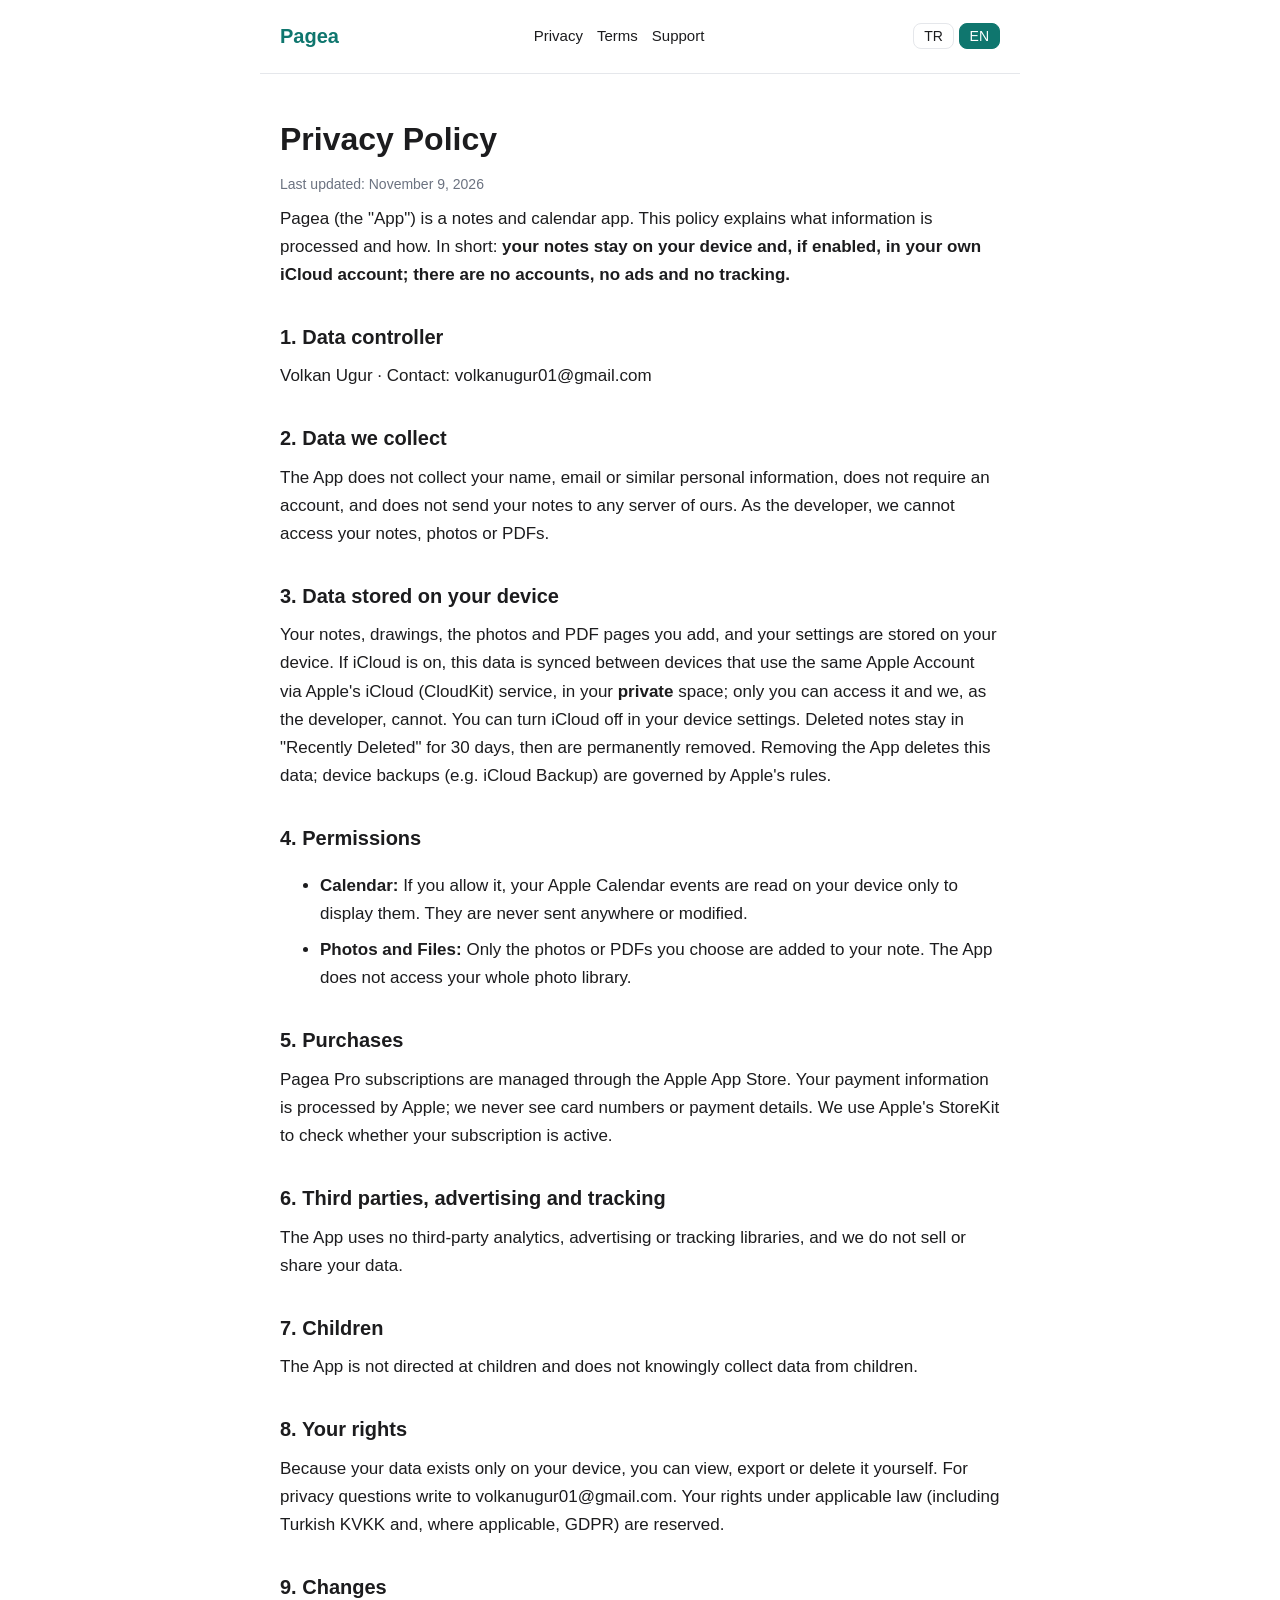
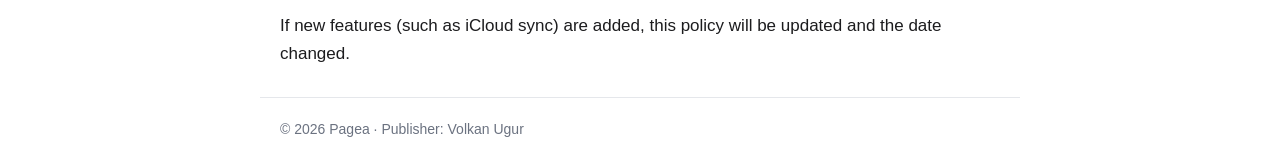
==== privacy.html @ 8aec3278 "Add files via upload" ====
<!doctype html>
<html lang="tr"><head><meta charset="utf-8"><meta name="viewport" content="width=device-width,initial-scale=1">
<title>Privacy Policy · Pagea</title><link rel="stylesheet" href="style.css"></head><body>
<header><a class="brand" href="index.html">Pagea</a>
<nav><a href="privacy.html"><span data-l="tr">Gizlilik</span><span data-l="en">Privacy</span></a><a href="terms.html"><span data-l="tr">Şartlar</span><span data-l="en">Terms</span></a><a href="support.html"><span data-l="tr">Destek</span><span data-l="en">Support</span></a></nav>
<div class="lang"><button data-k="tr" onclick="setLang('tr')">TR</button> <button data-k="en" onclick="setLang('en')">EN</button></div></header>
<main>
<div data-l="tr">
<h1>Gizlilik Politikası</h1><p class="mute">Son güncelleme: 9 Kasım 2026</p>
<p>Pagea ("Uygulama") bir not ve takvim uygulamasıdır. Bu politika, hangi bilgilerin nasıl işlendiğini açıklar. Kısacası: <b>notların cihazında ve (açıksa) kendi iCloud hesabında durur; hesap oluşturmazsın, reklam veya izleme yoktur.</b></p>
<h2>1. Veri sorumlusu</h2><p>Volkan Ugur · İletişim: volkanugur01@gmail.com</p>
<h2>2. Topladığımız veriler</h2><p>Uygulama sizden ad, e-posta veya benzeri kişisel bilgi toplamaz, bir hesap gerektirmez ve notlarınızı bizim bir sunucumuza göndermez. Geliştirici olarak notlarınıza, fotoğraflarınıza veya PDF'lerinize erişemeyiz.</p>
<h2>3. Cihazda saklanan veriler</h2><p>Yazdığın notlar, çizimler, eklediğin fotoğraf ve PDF sayfaları ile ayarların cihazında saklanır. iCloud açıksa bu veriler, aynı Apple Kimliğini kullanan cihazlarına eşzamanlanmak üzere Apple'ın iCloud (CloudKit) hizmetinde senin <b>özel</b> alanında tutulur; yalnızca sen erişebilirsin, geliştirici olarak biz erişemeyiz. iCloud'u cihaz ayarlarından kapatabilirsin. Sildiğin notlar 30 gün boyunca "Son Silinenler"de durur, sonra kalıcı olarak silinir. Uygulamayı cihazdan kaldırmak bu verileri siler; cihaz yedeklemelerin (ör. iCloud Yedekleme) Apple'ın kurallarına tabidir.</p>
<h2>4. İzinler</h2>
<ul><li><b>Takvim:</b> İzin verirsen Apple Takvim etkinliklerin yalnızca ekranda göstermek için cihazında okunur. Etkinlikler hiçbir yere gönderilmez ve değiştirilmez.</li>
<li><b>Fotoğraflar ve Dosyalar:</b> Yalnızca senin seçtiğin fotoğraf veya PDF'ler notuna eklenir. Uygulama fotoğraf arşivinin tamamına erişmez.</li></ul>
<h2>5. Satın alma</h2><p>Pagea Pro aboneliği Apple App Store üzerinden yönetilir. Ödeme bilgilerin Apple tarafından işlenir; biz kart numarası veya ödeme bilgisi görmeyiz. Aboneliğin etkin olup olmadığını öğrenmek için Apple'ın StoreKit hizmetini kullanırız.</p>
<h2>6. Üçüncü taraflar, reklam ve izleme</h2><p>Uygulama üçüncü taraf analiz, reklam veya izleme kütüphanesi kullanmaz ve verilerini satmaz ya da paylaşmaz.</p>
<h2>7. Çocuklar</h2><p>Uygulama çocuklara yönelik değildir ve çocuklardan bilerek veri toplamaz.</p>
<h2>8. Haklarınız</h2><p>Verileriniz yalnızca cihazınızda bulunduğu için bunları kendiniz görüntüleyebilir, dışa aktarabilir veya silebilirsiniz. Gizlilikle ilgili sorular için volkanugur01@gmail.com adresine yazabilirsiniz. Türkiye'de 6698 sayılı KVKK kapsamındaki haklarınız saklıdır.</p>
<h2>9. Değişiklikler</h2><p>Uygulamaya yeni özellikler (ör. iCloud eşzamanlama) eklenirse bu politika güncellenir ve tarih değiştirilir.</p></div>
<div data-l="en">
<h1>Privacy Policy</h1><p class="mute">Last updated: November 9, 2026</p>
<p>Pagea (the "App") is a notes and calendar app. This policy explains what information is processed and how. In short: <b>your notes stay on your device and, if enabled, in your own iCloud account; there are no accounts, no ads and no tracking.</b></p>
<h2>1. Data controller</h2><p>Volkan Ugur · Contact: volkanugur01@gmail.com</p>
<h2>2. Data we collect</h2><p>The App does not collect your name, email or similar personal information, does not require an account, and does not send your notes to any server of ours. As the developer, we cannot access your notes, photos or PDFs.</p>
<h2>3. Data stored on your device</h2><p>Your notes, drawings, the photos and PDF pages you add, and your settings are stored on your device. If iCloud is on, this data is synced between devices that use the same Apple Account via Apple's iCloud (CloudKit) service, in your <b>private</b> space; only you can access it and we, as the developer, cannot. You can turn iCloud off in your device settings. Deleted notes stay in "Recently Deleted" for 30 days, then are permanently removed. Removing the App deletes this data; device backups (e.g. iCloud Backup) are governed by Apple's rules.</p>
<h2>4. Permissions</h2>
<ul><li><b>Calendar:</b> If you allow it, your Apple Calendar events are read on your device only to display them. They are never sent anywhere or modified.</li>
<li><b>Photos and Files:</b> Only the photos or PDFs you choose are added to your note. The App does not access your whole photo library.</li></ul>
<h2>5. Purchases</h2><p>Pagea Pro subscriptions are managed through the Apple App Store. Your payment information is processed by Apple; we never see card numbers or payment details. We use Apple's StoreKit to check whether your subscription is active.</p>
<h2>6. Third parties, advertising and tracking</h2><p>The App uses no third-party analytics, advertising or tracking libraries, and we do not sell or share your data.</p>
<h2>7. Children</h2><p>The App is not directed at children and does not knowingly collect data from children.</p>
<h2>8. Your rights</h2><p>Because your data exists only on your device, you can view, export or delete it yourself. For privacy questions write to volkanugur01@gmail.com. Your rights under applicable law (including Turkish KVKK and, where applicable, GDPR) are reserved.</p>
<h2>9. Changes</h2><p>If new features (such as iCloud sync) are added, this policy will be updated and the date changed.</p></div>
</main>
<footer>© 2026 Pagea · <span data-l="tr">Yayıncı: Volkan Ugur</span><span data-l="en">Publisher: Volkan Ugur</span></footer>
<script>
(function(){var s;try{s=localStorage.getItem('lang')}catch(e){}
var l=s||((navigator.language||'en').toLowerCase().indexOf('tr')==0?'tr':'en');
function set(x){document.documentElement.lang=x;try{localStorage.setItem('lang',x)}catch(e){}
document.querySelectorAll('.lang button').forEach(function(b){b.classList.toggle('on',b.dataset.k==x)})}
window.setLang=set;document.addEventListener('DOMContentLoaded',function(){set(l)});set(l)})();
</script></body></html>
---- style.css ----
:root{--accent:#0f766e;--bg:#fff;--fg:#1c1c1e;--mute:#6b7280;--line:#e5e7eb}
@media(prefers-color-scheme:dark){:root{--bg:#111;--fg:#f3f4f6;--mute:#9ca3af;--line:#2a2a2a;--accent:#2dd4bf}}
*{box-sizing:border-box}body{margin:0;background:var(--bg);color:var(--fg);font:17px/1.65 -apple-system,BlinkMacSystemFont,"Segoe UI",Roboto,sans-serif}
header,main,footer{max-width:760px;margin:0 auto;padding:20px 20px}
header{display:flex;justify-content:space-between;align-items:center;flex-wrap:wrap;gap:10px;border-bottom:1px solid var(--line)}
header a.brand{font-weight:700;font-size:20px;color:var(--accent);text-decoration:none}
nav a{margin-right:14px;color:var(--fg);text-decoration:none;font-size:15px}nav a:hover{color:var(--accent)}
.lang button{background:none;border:1px solid var(--line);color:var(--fg);padding:4px 10px;border-radius:8px;cursor:pointer;font-size:14px}
.lang button.on{background:var(--accent);color:#fff;border-color:var(--accent)}
h1{font-size:32px;margin:.6em 0 .2em}h2{font-size:20px;margin:1.6em 0 .3em}p,li{margin:.5em 0}
.mute{color:var(--mute);font-size:14px}a{color:var(--accent)}
.hero{text-align:center;padding:40px 0 10px}.hero h1{font-size:42px}
.cards{display:grid;gap:14px;margin-top:20px}.card{border:1px solid var(--line);border-radius:14px;padding:6px 18px}
footer{border-top:1px solid var(--line);color:var(--mute);font-size:14px}
[data-l]{display:none}html[lang=tr] [data-l=tr],html[lang=en] [data-l=en]{display:block}
html[lang=tr] span[data-l=tr],html[lang=en] span[data-l=en]{display:inline}
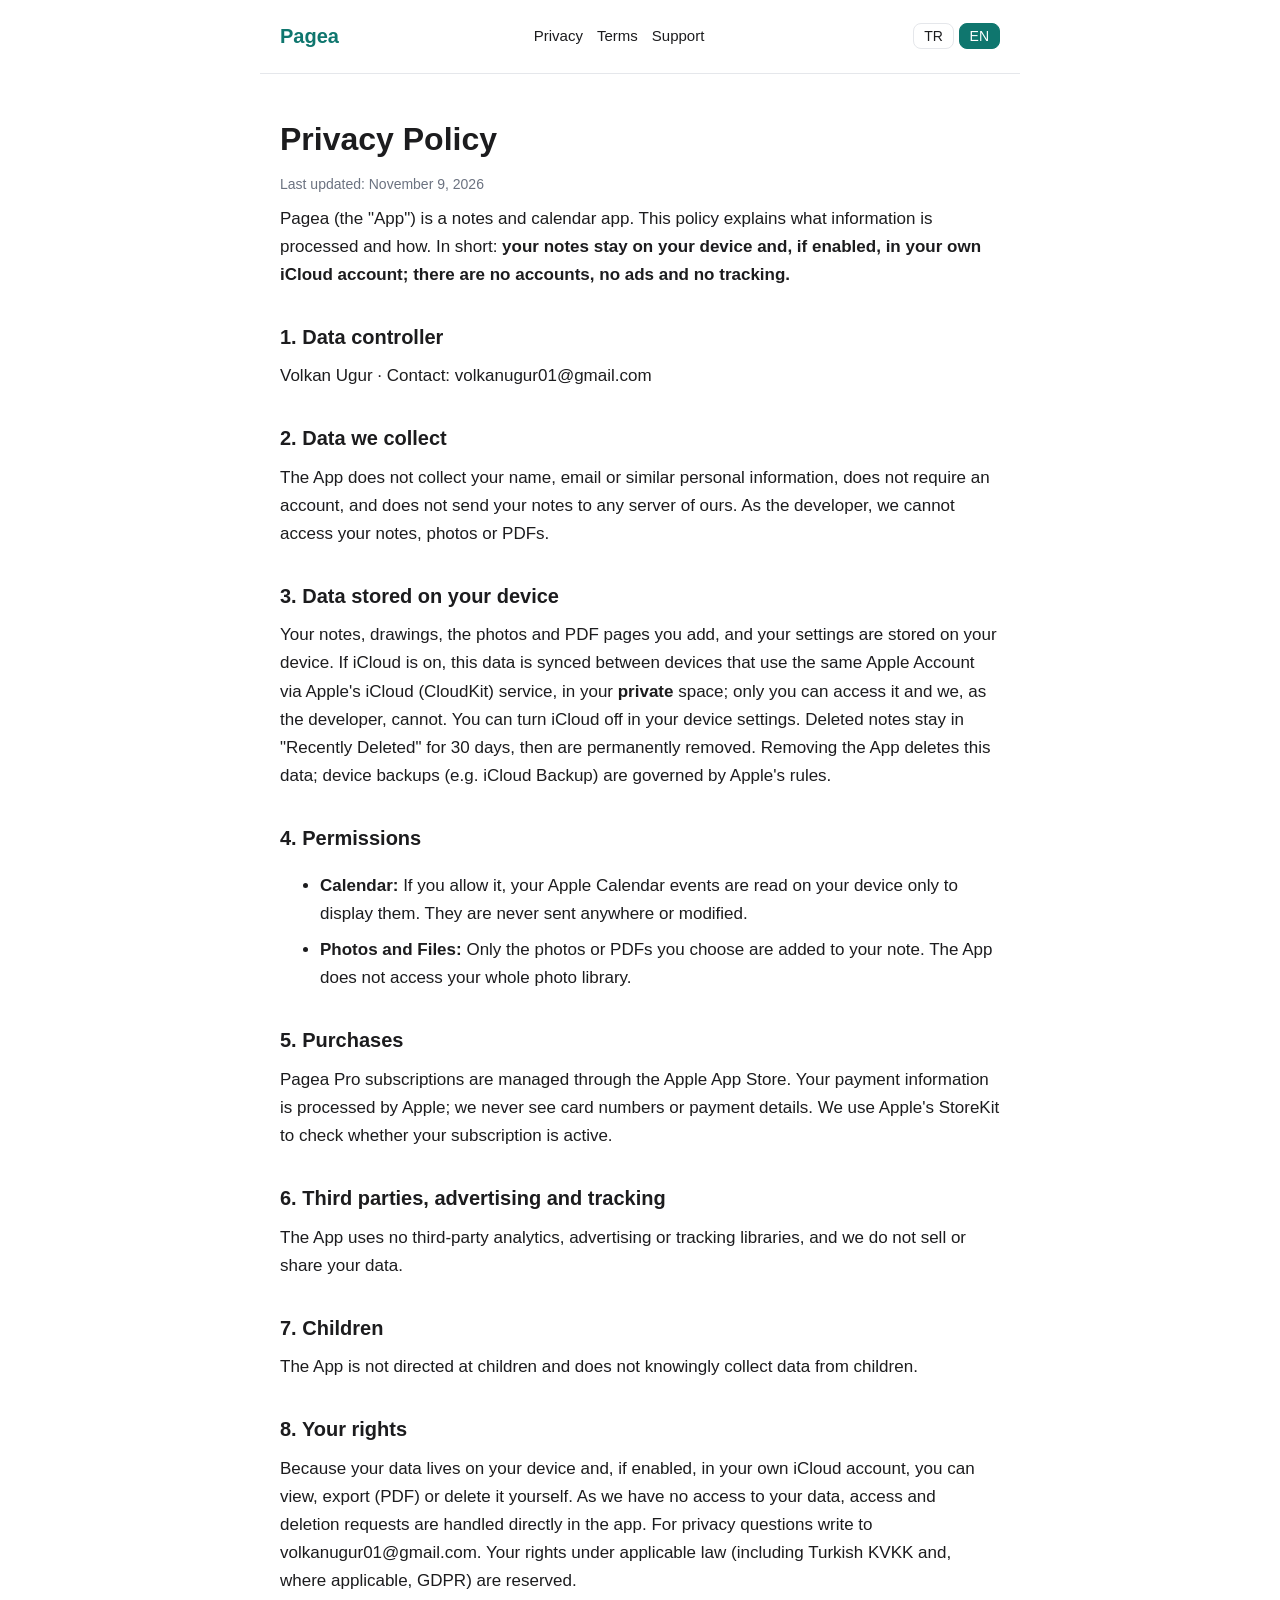
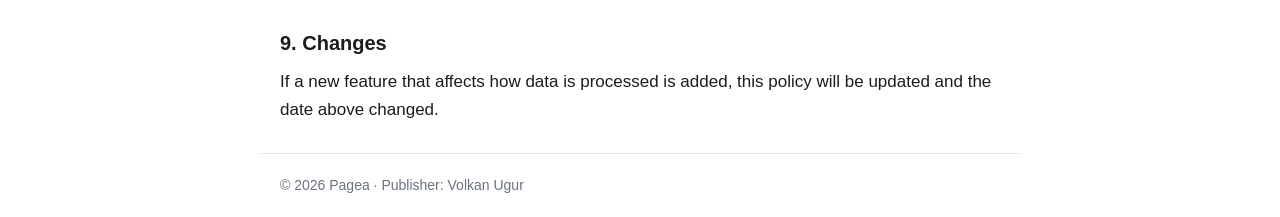
==== commit c4e6314e: "Add files via upload" ====
--- a/privacy.html
+++ b/privacy.html
@@ -17,8 +17,8 @@
 <h2>5. Satın alma</h2><p>Pagea Pro aboneliği Apple App Store üzerinden yönetilir. Ödeme bilgilerin Apple tarafından işlenir; biz kart numarası veya ödeme bilgisi görmeyiz. Aboneliğin etkin olup olmadığını öğrenmek için Apple'ın StoreKit hizmetini kullanırız.</p>
 <h2>6. Üçüncü taraflar, reklam ve izleme</h2><p>Uygulama üçüncü taraf analiz, reklam veya izleme kütüphanesi kullanmaz ve verilerini satmaz ya da paylaşmaz.</p>
 <h2>7. Çocuklar</h2><p>Uygulama çocuklara yönelik değildir ve çocuklardan bilerek veri toplamaz.</p>
-<h2>8. Haklarınız</h2><p>Verileriniz yalnızca cihazınızda bulunduğu için bunları kendiniz görüntüleyebilir, dışa aktarabilir veya silebilirsiniz. Gizlilikle ilgili sorular için volkanugur01@gmail.com adresine yazabilirsiniz. Türkiye'de 6698 sayılı KVKK kapsamındaki haklarınız saklıdır.</p>
-<h2>9. Değişiklikler</h2><p>Uygulamaya yeni özellikler (ör. iCloud eşzamanlama) eklenirse bu politika güncellenir ve tarih değiştirilir.</p></div>
+<h2>8. Haklarınız</h2><p>Verileriniz sizin cihazınızda ve (açıksa) kendi iCloud hesabınızda bulunduğu için bunları kendiniz görüntüleyebilir, dışa aktarabilir (PDF) veya silebilirsiniz. Geliştirici olarak verilerinize erişimimiz olmadığından, silme veya erişim talepleri doğrudan uygulama içinden karşılanır. Gizlilikle ilgili sorular için volkanugur01@gmail.com adresine yazabilirsiniz. Türkiye'de 6698 sayılı KVKK kapsamındaki haklarınız saklıdır.</p>
+<h2>9. Değişiklikler</h2><p>Uygulamada verilerin işlenişini etkileyen yeni bir özellik eklenirse bu politika güncellenir ve üstteki tarih değiştirilir.</p></div>
 <div data-l="en">
 <h1>Privacy Policy</h1><p class="mute">Last updated: November 9, 2026</p>
 <p>Pagea (the "App") is a notes and calendar app. This policy explains what information is processed and how. In short: <b>your notes stay on your device and, if enabled, in your own iCloud account; there are no accounts, no ads and no tracking.</b></p>
@@ -31,8 +31,8 @@
 <h2>5. Purchases</h2><p>Pagea Pro subscriptions are managed through the Apple App Store. Your payment information is processed by Apple; we never see card numbers or payment details. We use Apple's StoreKit to check whether your subscription is active.</p>
 <h2>6. Third parties, advertising and tracking</h2><p>The App uses no third-party analytics, advertising or tracking libraries, and we do not sell or share your data.</p>
 <h2>7. Children</h2><p>The App is not directed at children and does not knowingly collect data from children.</p>
-<h2>8. Your rights</h2><p>Because your data exists only on your device, you can view, export or delete it yourself. For privacy questions write to volkanugur01@gmail.com. Your rights under applicable law (including Turkish KVKK and, where applicable, GDPR) are reserved.</p>
-<h2>9. Changes</h2><p>If new features (such as iCloud sync) are added, this policy will be updated and the date changed.</p></div>
+<h2>8. Your rights</h2><p>Because your data lives on your device and, if enabled, in your own iCloud account, you can view, export (PDF) or delete it yourself. As we have no access to your data, access and deletion requests are handled directly in the app. For privacy questions write to volkanugur01@gmail.com. Your rights under applicable law (including Turkish KVKK and, where applicable, GDPR) are reserved.</p>
+<h2>9. Changes</h2><p>If a new feature that affects how data is processed is added, this policy will be updated and the date above changed.</p></div>
 </main>
 <footer>© 2026 Pagea · <span data-l="tr">Yayıncı: Volkan Ugur</span><span data-l="en">Publisher: Volkan Ugur</span></footer>
 <script>
